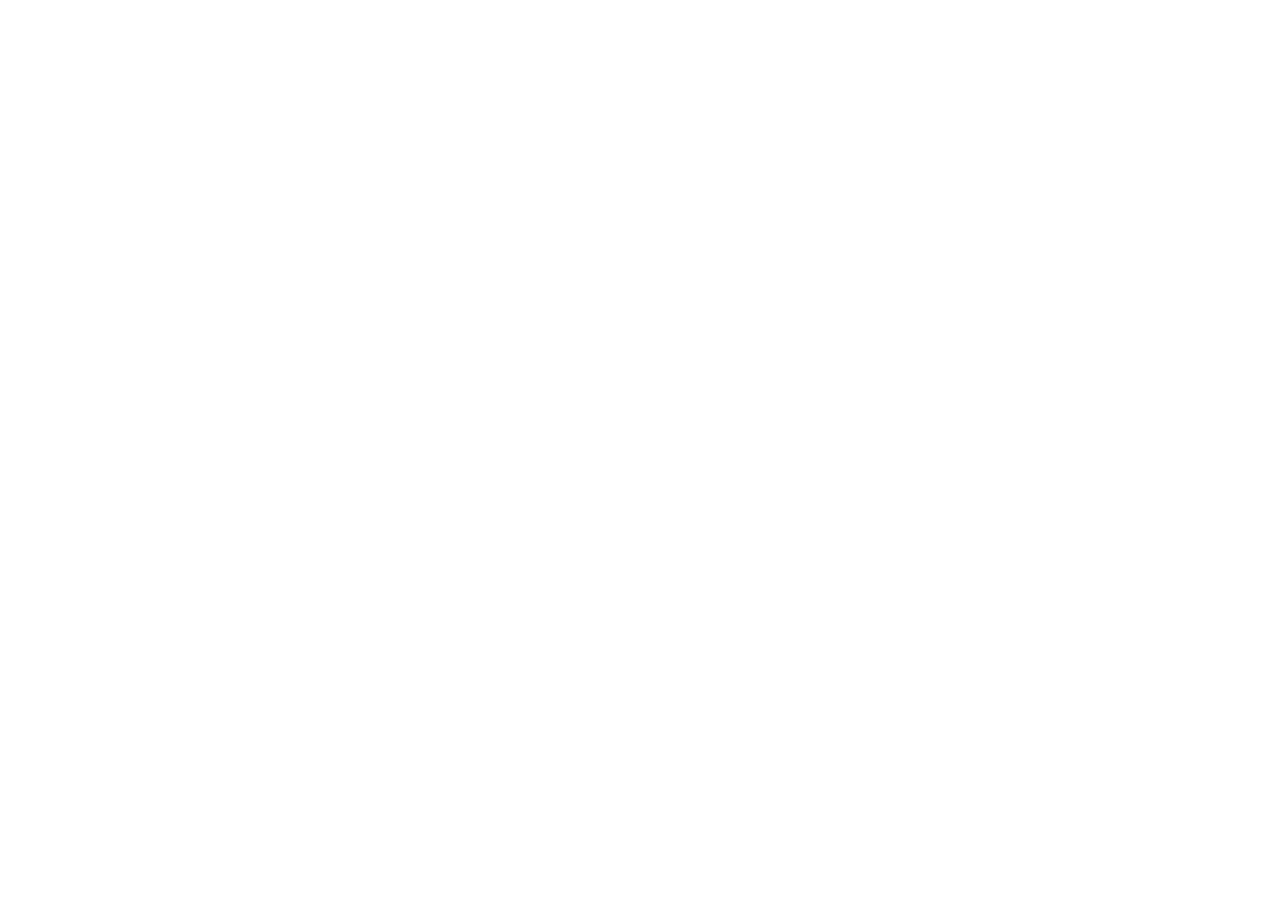
==== index.html @ 5de1deef "starting boilerplate code for front-end. -cw" ====
<!DOCTYPE html>
<html lang="en">
  <head>
    <meta charset="UTF-8">
    <meta name="viewport" content="width=device-width, initial-scale=1.0">
    <title>Vet Appointment Scheduler </title>
    <link rel="stylesheet" href="styles.css?v=2">
</head>
<body>
    <main>

    </main>
    <footer>

    </footer>
</body>
</html>
---- styles.css ----
html, body {
    margin: 0;
    padding: 0;
    width: 100%;
    height: 100%;
    overflow: auto;
    font-family: Arial, Helvetica, sans-serif;
}
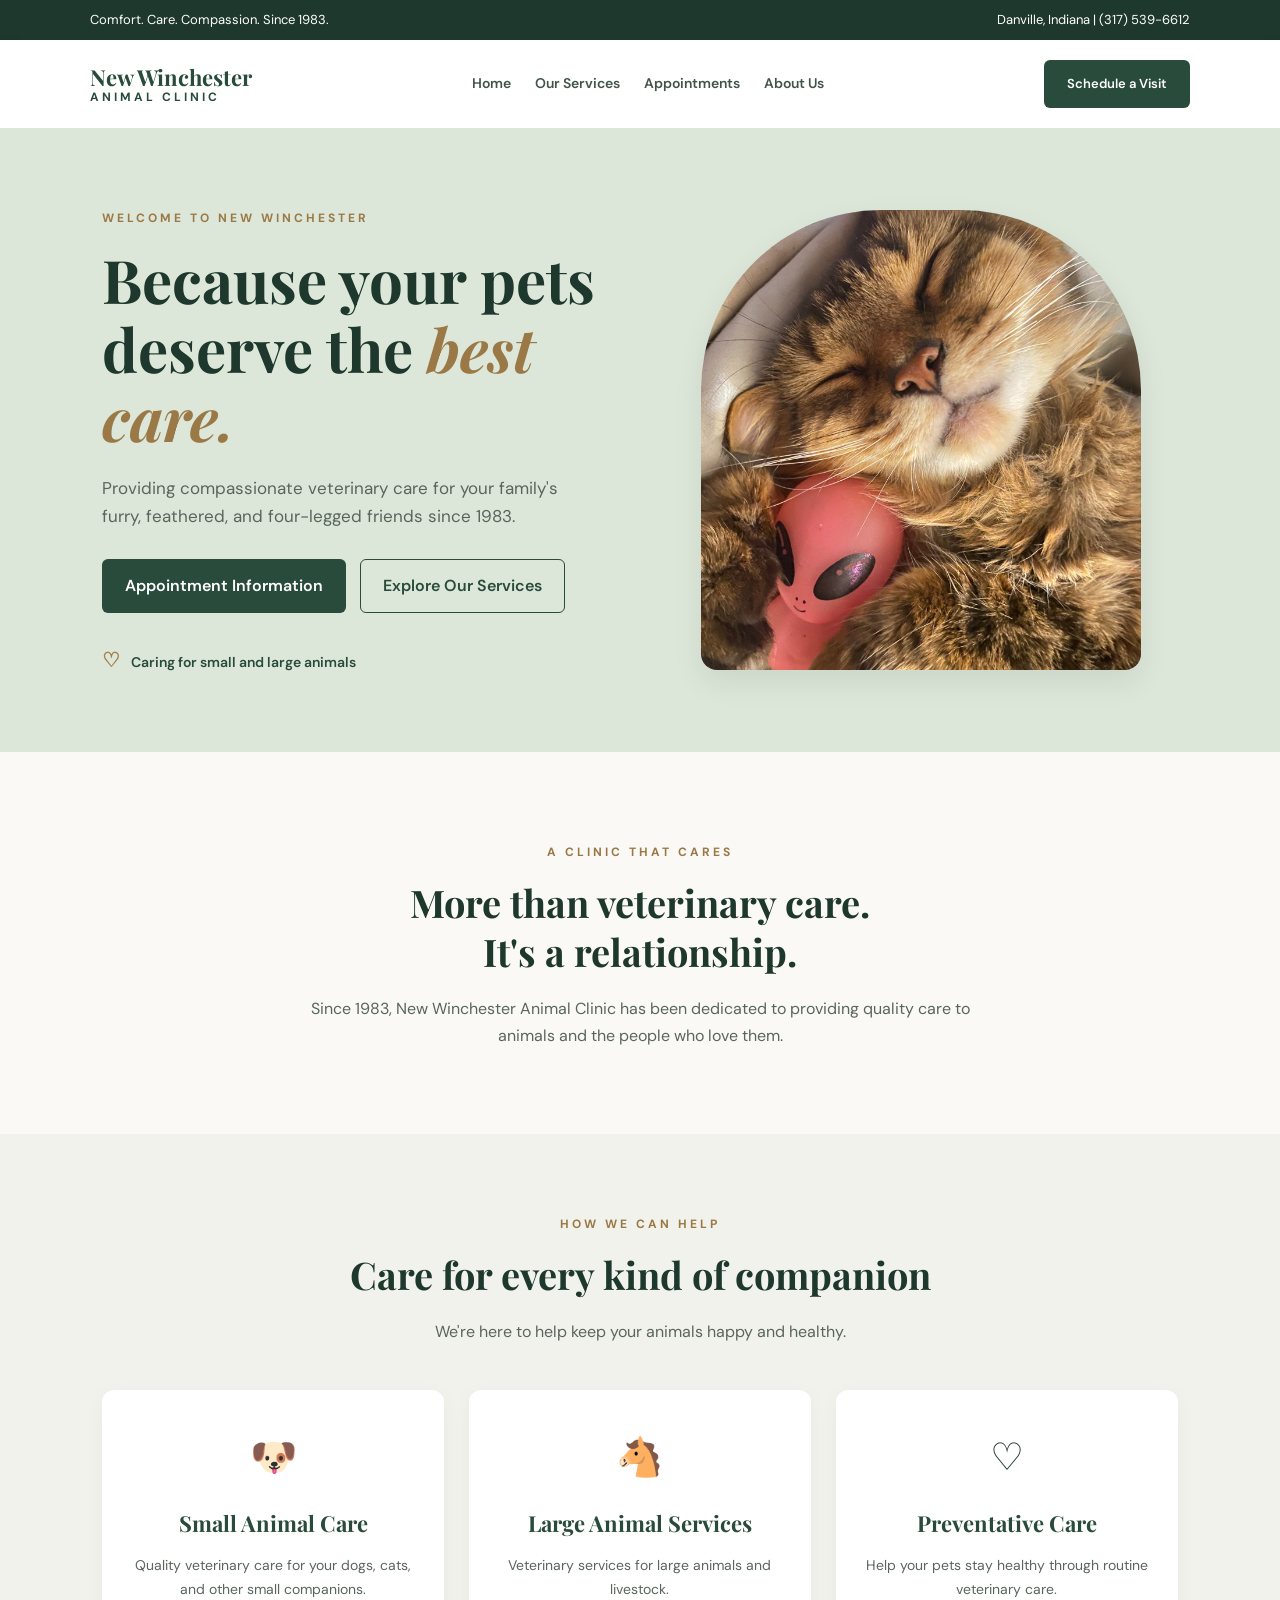
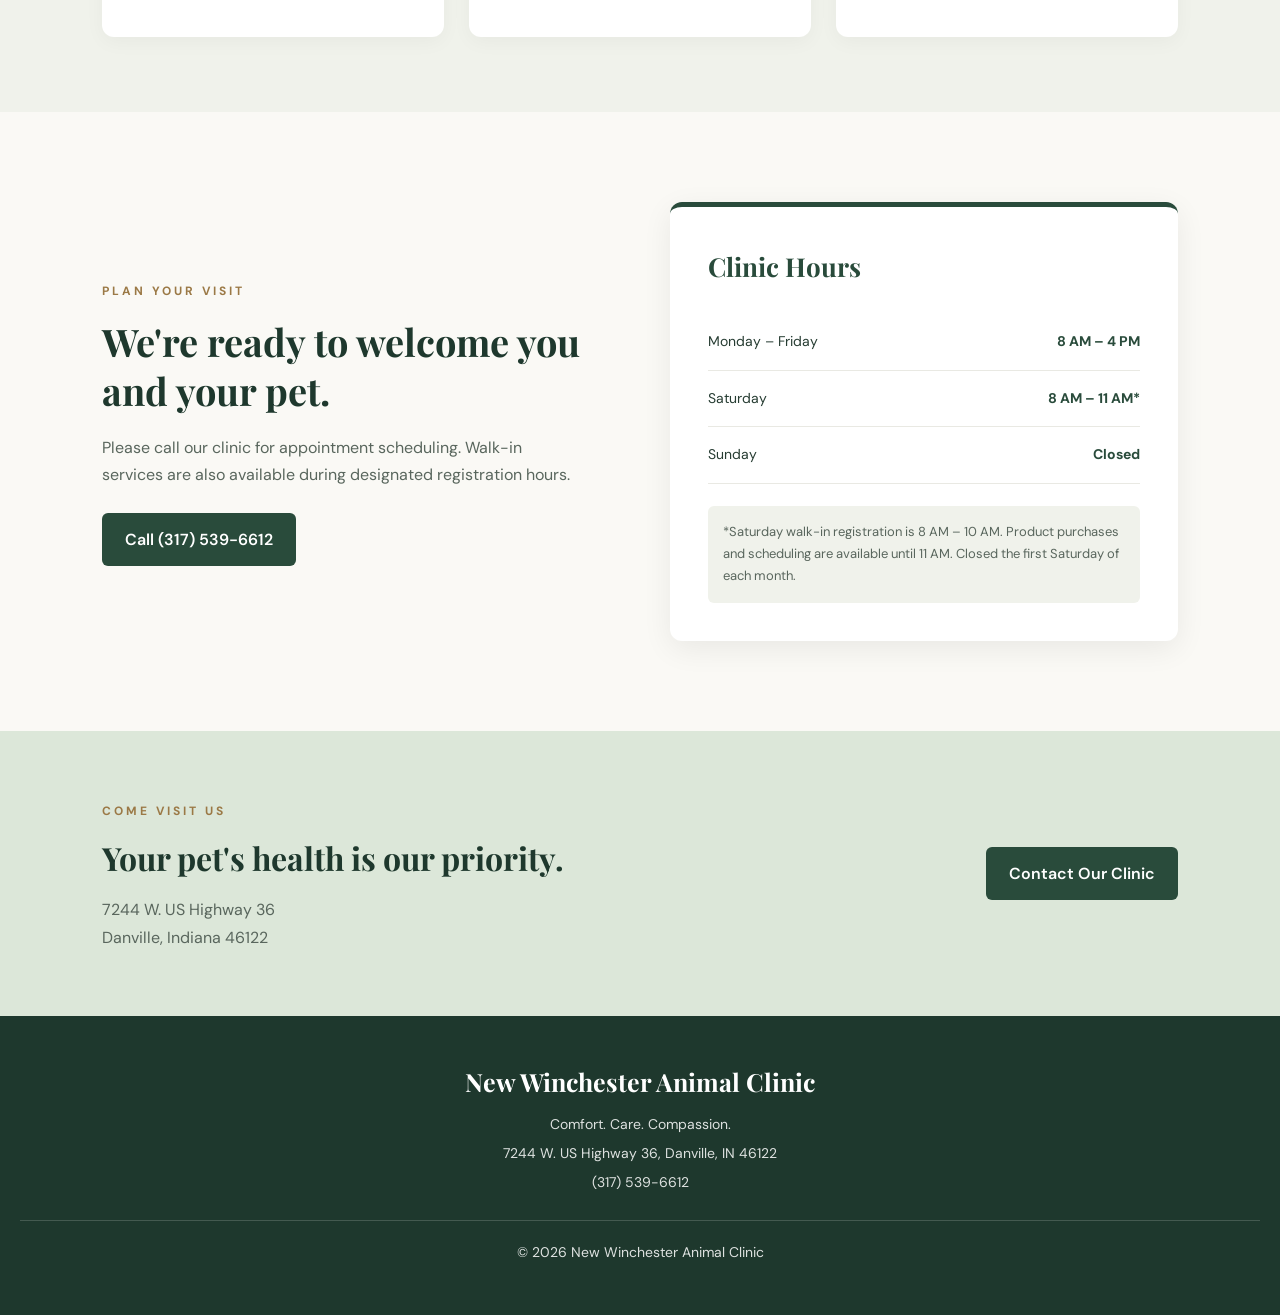
==== commit 2f3fb569: "added pages and basic content" ====
--- a/index.html
+++ b/index.html
@@ -1,17 +1,198 @@
+
 <!DOCTYPE html>
 <html lang="en">
-  <head>
+<head>
     <meta charset="UTF-8">
     <meta name="viewport" content="width=device-width, initial-scale=1.0">
-    <title>Vet Appointment Scheduler </title>
-    <link rel="stylesheet" href="styles.css?v=2">
+    <title>New Winchester Animal Clinic</title>
+    <link rel="stylesheet" href="styles.css">
+    <link rel="preconnect" href="https://fonts.googleapis.com">
+    <link rel="preconnect" href="https://fonts.gstatic.com" crossorigin>
+    <link href="https://fonts.googleapis.com/css2?family=DM+Sans:wght@400;500;600;700&family=Playfair+Display:wght@600;700&display=swap" rel="stylesheet">
 </head>
+
 <body>
+
+    <header class="top-bar">
+        <p>Comfort. Care. Compassion. Since 1983.</p>
+        <p>Danville, Indiana | (317) 539-6612</p>
+    </header>
+
+    
+<nav class="navbar">
+    <a href="index.html" class="logo">
+        New Winchester
+        <span>Animal Clinic</span>
+    </a>
+
+    <div class="nav-links">
+        <a href="index.html">Home</a>
+        <a href="services.html">Our Services</a>
+        <a href="appointments.html">Appointments</a>
+        <a href="about_us.html">About Us</a>
+    </div>
+
+    <a href="appointments.html" class="nav-button">
+        Schedule a Visit
+    </a>
+</nav>
+
+
     <main>
 
+        <section class="hero">
+            <div class="hero-content">
+                <span class="eyebrow">WELCOME TO NEW WINCHESTER</span>
+
+                <h1>Because your pets deserve the <em>best care.</em></h1>
+
+                <p>
+                    Providing compassionate veterinary care for your
+                    family's furry, feathered, and four-legged friends
+                    since 1983.
+                </p>
+
+                <div class="hero-buttons">
+                    <a href="#appointments" class="primary-button">
+                        Appointment Information
+                    </a>
+
+                    <a href="#services" class="secondary-button">
+                        Explore Our Services
+                    </a>
+                </div>
+
+                <div class="hero-note">
+                    <span>♡</span>
+                    Caring for small and large animals
+                </div>
+            </div>
+
+            <div class="hero-image">
+                <img src="images/cat1.jpeg" alt="Cat at the veterinary clinic">
+            </div>
+        </section>
+
+        <section class="welcome-section">
+            <span class="eyebrow">A CLINIC THAT CARES</span>
+            <h2>More than veterinary care.<br>It's a relationship.</h2>
+
+            <p>
+                Since 1983, New Winchester Animal Clinic has been
+                dedicated to providing quality care to animals
+                and the people who love them.
+            </p>
+        </section>
+
+        <section class="services-section" id="services">
+            <div class="section-heading">
+                <span class="eyebrow">HOW WE CAN HELP</span>
+                <h2>Care for every kind of companion</h2>
+                <p>We're here to help keep your animals happy and healthy.</p>
+            </div>
+
+            <div class="service-grid">
+
+                <div class="service-card">
+                    <div class="service-icon">🐶</div>
+                    <h3>Small Animal Care</h3>
+                    <p>
+                        Quality veterinary care for your dogs,
+                        cats, and other small companions.
+                    </p>
+                </div>
+
+                <div class="service-card">
+                    <div class="service-icon">🐴</div>
+                    <h3>Large Animal Services</h3>
+                    <p>
+                        Veterinary services for large animals
+                        and livestock.
+                    </p>
+                </div>
+
+                <div class="service-card">
+                    <div class="service-icon">♡</div>
+                    <h3>Preventative Care</h3>
+                    <p>
+                        Help your pets stay healthy through
+                        routine veterinary care.
+                    </p>
+                </div>
+
+            </div>
+        </section>
+
+        <section class="appointment-section" id="appointments">
+
+            <div class="appointment-intro">
+                <span class="eyebrow">PLAN YOUR VISIT</span>
+                <h2>We're ready to welcome you and your pet.</h2>
+
+                <p>
+                    Please call our clinic for appointment scheduling.
+                    Walk-in services are also available during designated
+                    registration hours.
+                </p>
+
+                <a href="tel:3175396612" class="primary-button">
+                    Call (317) 539-6612
+                </a>
+            </div>
+
+            <div class="hours-card" id="hours">
+                <h3>Clinic Hours</h3>
+
+                <div class="hours-row">
+                    <span>Monday – Friday</span>
+                    <strong>8 AM – 4 PM</strong>
+                </div>
+
+                <div class="hours-row">
+                    <span>Saturday</span>
+                    <strong>8 AM – 11 AM*</strong>
+                </div>
+
+                <div class="hours-row">
+                    <span>Sunday</span>
+                    <strong>Closed</strong>
+                </div>
+
+                <div class="hours-note">
+                    *Saturday walk-in registration is 8 AM – 10 AM.
+                    Product purchases and scheduling are available
+                    until 11 AM. Closed the first Saturday of each month.
+                </div>
+            </div>
+
+        </section>
+
+        <section class="contact-section" id="contact">
+            <div>
+                <span class="eyebrow">COME VISIT US</span>
+                <h2>Your pet's health is our priority.</h2>
+                <p>
+                    7244 W. US Highway 36<br>
+                    Danville, Indiana 46122
+                </p>
+            </div>
+
+            <a href="tel:3175396612" class="primary-button">
+                Contact Our Clinic
+            </a>
+        </section>
+
     </main>
-    <footer>
 
+    <footer class="footer">
+        <h3>New Winchester Animal Clinic</h3>
+        <p>Comfort. Care. Compassion.</p>
+        <p>7244 W. US Highway 36, Danville, IN 46122</p>
+        <p>(317) 539-6612</p>
+        <p class="copyright">
+            © 2026 New Winchester Animal Clinic
+        </p>
     </footer>
+
 </body>
 </html>
--- a/styles.css
+++ b/styles.css
@@ -1,8 +1,458 @@
-html, body {
+
+/* RESET */
+* {
     margin: 0;
     padding: 0;
+    box-sizing: border-box;
+}
+
+html {
+    scroll-behavior: smooth;
+}
+
+body {
+    font-family: 'DM Sans', sans-serif;
+    background: #faf9f5;
+    color: #263c32;
+    line-height: 1.7;
+}
+
+:root {
+    --green: #294b3b;
+    --dark-green: #1e382d;
+    --sage: #dce7d9;
+    --cream: #faf9f5;
+    --gold: #c99b59;
+    --text: #59665d;
+}
+
+/* TOP BAR */
+.top-bar {
+    background: var(--dark-green);
+    color: white;
+    padding: 9px 7%;
+    display: flex;
+    justify-content: space-between;
+    font-size: 13px;
+}
+
+/* NAVIGATION */
+.navbar {
+    background: white;
+    padding: 20px 7%;
+    display: flex;
+    align-items: center;
+    justify-content: space-between;
+    gap: 25px;
+    box-shadow: 0 2px 12px rgba(0,0,0,0.04);
+}
+
+.logo {
+    font-family: 'Playfair Display', serif;
+    color: var(--green);
+    font-size: 22px;
+    font-weight: bold;
+    text-decoration: none;
+    line-height: 1.2;
+}
+
+.logo span {
+    display: block;
+    font-family: 'DM Sans', sans-serif;
+    font-size: 12px;
+    letter-spacing: 3px;
+    text-transform: uppercase;
+}
+
+.nav-links {
+    display: flex;
+    align-items: center;
+    gap: 24px;
+}
+
+.nav-links a {
+    color: #425449;
+    text-decoration: none;
+    font-size: 14px;
+    font-weight: 600;
+    transition: color 0.3s;
+}
+
+.nav-links a:hover {
+    color: var(--gold);
+}
+
+/* BUTTONS */
+.primary-button,
+.nav-button {
+    display: inline-block;
+    background: var(--green);
+    color: white;
+    padding: 13px 23px;
+    border-radius: 6px;
+    text-decoration: none;
+    font-weight: 600;
+    transition: 0.3s;
+}
+
+.primary-button:hover,
+.nav-button:hover {
+    background: var(--gold);
+    transform: translateY(-2px);
+}
+
+.nav-button {
+    white-space: nowrap;
+    font-size: 13px;
+}
+
+/* HERO */
+.hero {
+    display: grid;
+    grid-template-columns: 1fr 1fr;
+    align-items: center;
+    gap: 50px;
+    padding: 75px 8%;
+    background: var(--sage);
+}
+
+.hero-content {
+    max-width: 580px;
+}
+
+.eyebrow {
+    color: #9b7946;
+    font-size: 12px;
+    font-weight: 700;
+    letter-spacing: 3px;
+    display: inline-block;
+    margin-bottom: 16px;
+}
+
+.hero h1 {
+    font-family: 'Playfair Display', serif;
+    font-size: clamp(38px, 5vw, 60px);
+    line-height: 1.15;
+    color: var(--dark-green);
+    margin-bottom: 22px;
+}
+
+.hero h1 em {
+    color: #9b7946;
+}
+
+.hero-content > p {
+    color: var(--text);
+    font-size: 17px;
+    margin-bottom: 28px;
+    max-width: 480px;
+}
+
+.hero-buttons {
+    display: flex;
+    flex-wrap: wrap;
+    align-items: center;
+    gap: 14px;
+}
+
+.secondary-button {
+    color: var(--green);
+    border: 1px solid var(--green);
+    padding: 12px 22px;
+    border-radius: 6px;
+    text-decoration: none;
+    font-weight: 600;
+    transition: 0.3s;
+}
+
+.secondary-button:hover {
+    background: white;
+}
+
+.hero-note {
+    margin-top: 30px;
+    color: var(--green);
+    font-size: 14px;
+    font-weight: 600;
+}
+
+.hero-note span {
+    color: #a67e48;
+    font-size: 20px;
+    margin-right: 8px;
+}
+
+.hero-image {
+    display: flex;
+    justify-content: center;
+}
+
+.hero-image img {
     width: 100%;
-    height: 100%;
-    overflow: auto;
-    font-family: Arial, Helvetica, sans-serif;
-}+    max-width: 440px;
+    height: 460px;
+    object-fit: cover;
+    object-position: center top; /* Anchors the top so ears/head aren't cropped */
+    border-radius: 180px 180px 16px 16px;
+    box-shadow: 0 12px 30px rgba(0, 0, 0, 0.08);
+}
+
+/* WELCOME */
+.welcome-section {
+    text-align: center;
+    padding: 85px 20px;
+    max-width: 750px;
+    margin: auto;
+}
+
+.welcome-section h2,
+.section-heading h2,
+.appointment-intro h2,
+.contact-section h2 {
+    font-family: 'Playfair Display', serif;
+    font-size: 38px;
+    line-height: 1.3;
+    color: var(--dark-green);
+    margin-bottom: 18px;
+}
+
+.welcome-section p {
+    color: var(--text);
+    font-size: 16px;
+}
+
+/* SERVICES */
+.services-section {
+    padding: 75px 8%;
+    background: #f0f2eb;
+}
+
+.section-heading {
+    text-align: center;
+    margin-bottom: 45px;
+}
+
+.section-heading p {
+    color: var(--text);
+}
+
+.service-grid {
+    display: grid;
+    grid-template-columns: repeat(3, 1fr);
+    gap: 25px;
+    max-width: 1150px;
+    margin: auto;
+}
+
+.service-card {
+    background: white;
+    padding: 35px 28px;
+    border-radius: 12px;
+    text-align: center;
+    box-shadow: 0 5px 20px rgba(0,0,0,0.04);
+    transition: transform 0.3s, box-shadow 0.3s;
+}
+
+.service-card:hover {
+    transform: translateY(-7px);
+    box-shadow: 0 12px 25px rgba(0,0,0,0.08);
+}
+
+.service-icon {
+    font-size: 38px;
+    margin-bottom: 15px;
+}
+
+.service-card h3 {
+    font-family: 'Playfair Display', serif;
+    font-size: 22px;
+    margin-bottom: 12px;
+    color: var(--green);
+}
+
+.service-card p {
+    color: var(--text);
+    font-size: 14px;
+}
+
+/* APPOINTMENTS */
+.appointment-section {
+    padding: 90px 8%;
+    display: grid;
+    grid-template-columns: 1fr 1fr;
+    gap: 60px;
+    align-items: center;
+}
+
+.appointment-intro p {
+    color: var(--text);
+    margin-bottom: 25px;
+    max-width: 470px;
+}
+
+.hours-card {
+    background: white;
+    padding: 38px;
+    border-radius: 12px;
+    box-shadow: 0 8px 30px rgba(0,0,0,0.07);
+    border-top: 5px solid var(--green);
+}
+
+.hours-card h3 {
+    font-family: 'Playfair Display', serif;
+    color: var(--green);
+    font-size: 26px;
+    margin-bottom: 25px;
+}
+
+.hours-row {
+    display: flex;
+    justify-content: space-between;
+    gap: 15px;
+    padding: 16px 0;
+    border-bottom: 1px solid #e9e9e3;
+    font-size: 14px;
+}
+
+.hours-row strong {
+    color: var(--green);
+    white-space: nowrap;
+}
+
+.hours-note {
+    background: #f0f2eb;
+    padding: 15px;
+    margin-top: 22px;
+    border-radius: 6px;
+    color: var(--text);
+    font-size: 13px;
+}
+
+/* CONTACT */
+.contact-section {
+    background: var(--sage);
+    padding: 65px 8%;
+    display: flex;
+    align-items: center;
+    justify-content: space-between;
+    gap: 30px;
+}
+
+.contact-section h2 {
+    font-size: 32px;
+}
+
+.contact-section p {
+    color: var(--text);
+}
+
+/* FOOTER */
+.footer {
+    background: var(--dark-green);
+    color: white;
+    text-align: center;
+    padding: 45px 20px;
+}
+
+.footer h3 {
+    font-family: 'Playfair Display', serif;
+    font-size: 25px;
+    margin-bottom: 10px;
+}
+
+.footer p {
+    font-size: 14px;
+    opacity: 0.85;
+    margin-bottom: 5px;
+}
+
+.copyright {
+    border-top: 1px solid rgba(255,255,255,0.2);
+    margin-top: 25px;
+    padding-top: 20px;
+}
+
+/* RESPONSIVE DESIGN */
+@media (max-width: 950px) {
+    .navbar {
+        flex-wrap: wrap;
+    }
+
+    .nav-links {
+        flex-wrap: wrap;
+        gap: 15px;
+    }
+
+    .hero {
+        gap: 30px;
+    }
+
+    .appointment-section {
+        gap: 30px;
+    }
+}
+
+@media (max-width: 700px) {
+    .top-bar {
+        flex-direction: column;
+        text-align: center;
+        gap: 4px;
+    }
+
+    .navbar {
+        flex-direction: column;
+    }
+
+    .nav-links {
+        justify-content: center;
+    }
+
+    .hero {
+        grid-template-columns: 1fr;
+        padding: 50px 7%;
+    }
+
+    .hero-image img {
+        height: 300px;
+        border-radius: 80px 80px 12px 12px;
+    }
+
+    .service-grid {
+        grid-template-columns: 1fr;
+    }
+
+    .appointment-section {
+        grid-template-columns: 1fr;
+        padding: 55px 7%;
+    }
+
+    .contact-section {
+        flex-direction: column;
+        text-align: center;
+    }
+
+    .welcome-section h2,
+    .section-heading h2,
+    .appointment-intro h2 {
+        font-size: 30px;
+    }
+}
+
+@media (max-width: 400px) {
+    .nav-links {
+        flex-direction: column;
+    }
+
+    .hero-buttons {
+        flex-direction: column;
+        align-items: stretch;
+    }
+
+    .hours-card {
+        padding: 22px;
+    }
+
+    .hours-row {
+        font-size: 12px;
+    }
+}
